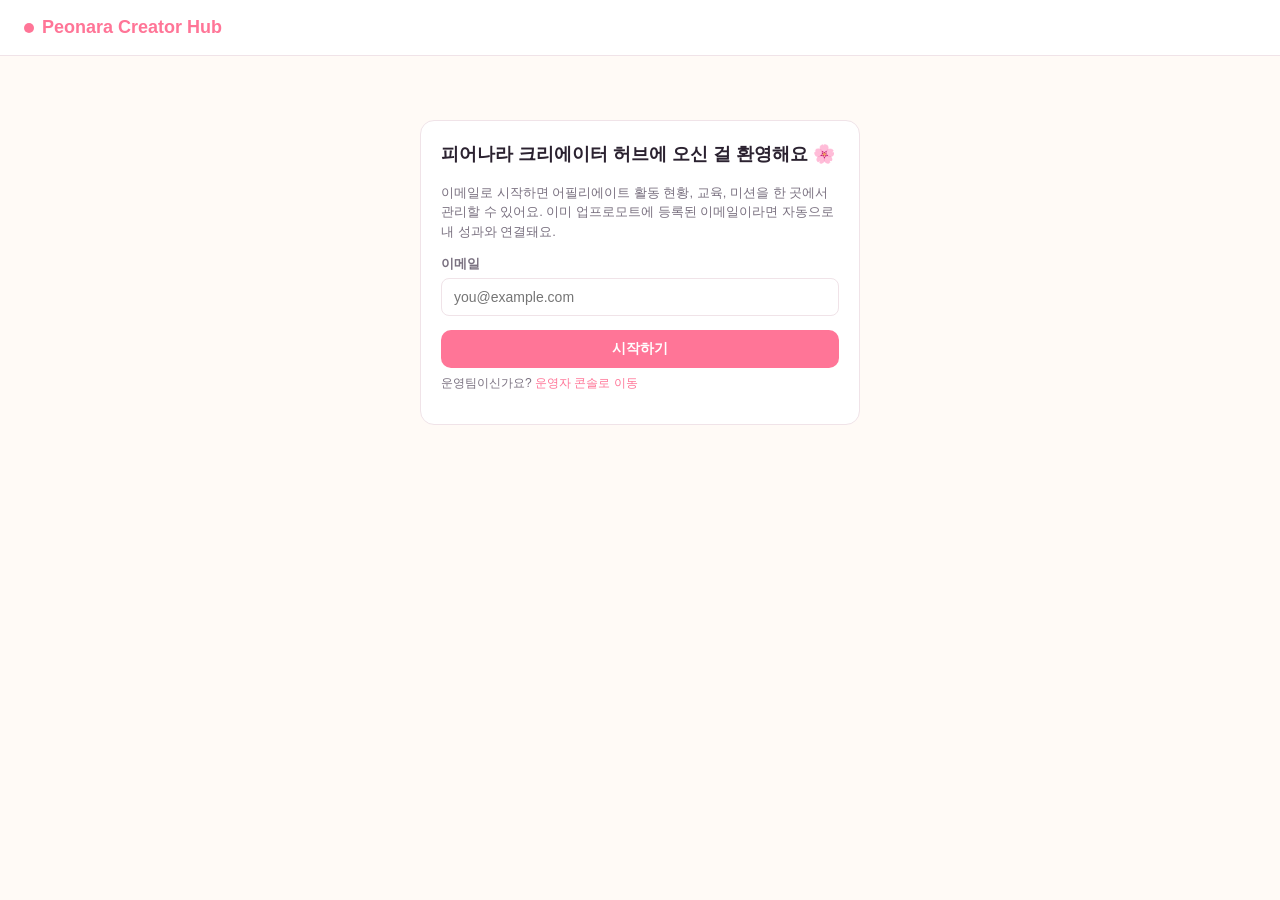
==== creator-hub/index.html @ 71ac9955 "Add affiliate growth strategy + Peonara Creator Hub app - strategy/: 어필리에이트 양성 전략서 및 12주 액션 플랜 (경쟁분석" ====
<!doctype html>
<html lang="ko">
<head>
<meta charset="utf-8" />
<meta name="viewport" content="width=device-width, initial-scale=1" />
<title>Peonara Creator Hub</title>
<link rel="icon" href="data:image/svg+xml,<svg xmlns=%22http://www.w3.org/2000/svg%22 viewBox=%220 0 32 32%22><text y=%2224%22 font-size=%2224%22>🌸</text></svg>" />
<link rel="stylesheet" href="css/style.css" />
</head>
<body>

<header class="topbar">
  <div class="brand"><span class="logo-dot"></span> Peonara Creator Hub</div>
  <div id="userBox" style="display:none; align-items:center; gap:10px;">
    <span class="muted" id="userLabel"></span>
    <button class="btn ghost small" id="logoutBtn">로그아웃</button>
  </div>
</header>

<nav class="tabs" id="tabs" style="display:none;">
  <button data-tab="home" class="active">홈</button>
  <button data-tab="academy">아카데미</button>
  <button data-tab="missions">미션</button>
  <button data-tab="dashboard">대시보드</button>
  <button data-tab="resources">리소스</button>
  <button data-tab="leaderboard">리더보드</button>
</nav>

<main>

  <!-- LOGIN VIEW -->
  <section id="view-login">
    <div class="card" style="max-width:440px; margin: 40px auto;">
      <h2>피어나라 크리에이터 허브에 오신 걸 환영해요 🌸</h2>
      <p class="muted">이메일로 시작하면 어필리에이트 활동 현황, 교육, 미션을 한 곳에서 관리할 수 있어요. 이미 업프로모트에 등록된 이메일이라면 자동으로 내 성과와 연결돼요.</p>
      <form id="loginForm">
        <div class="field">
          <label>이메일</label>
          <input type="email" id="loginEmail" placeholder="you@example.com" required />
        </div>
        <div class="field" id="newFieldsBlock" style="display:none;">
          <label>이름</label>
          <input type="text" id="loginName" placeholder="Jane Doe" />
        </div>
        <div class="field" id="newFieldsBlock2" style="display:none;">
          <label>국가</label>
          <input type="text" id="loginCountry" placeholder="Germany" />
        </div>
        <button class="btn" type="submit" style="width:100%;">시작하기</button>
      </form>
      <p class="hint">운영팀이신가요? <a href="admin.html">운영자 콘솔로 이동</a></p>
    </div>
  </section>

  <!-- HOME -->
  <section id="view-home" class="tabview" style="display:none;">
    <div class="card">
      <h2 id="homeGreeting">안녕하세요 👋</h2>
      <div id="tierRow"></div>
    </div>
    <div class="card">
      <h3>온보딩 체크리스트</h3>
      <div id="onboardingChecklist"></div>
    </div>
    <div class="card">
      <h3>다음에 할 일 추천</h3>
      <div id="nextActions" class="muted"></div>
    </div>
  </section>

  <!-- ACADEMY -->
  <section id="view-academy" class="tabview" style="display:none;">
    <div class="card">
      <h2>크리에이터 아카데미</h2>
      <p class="muted">5개 모듈을 모두 들으면 성과 기반 티어 승급 대상이 됩니다.</p>
      <div class="progress-bar"><div id="academyProgressBar" style="width:0%"></div></div>
      <p class="hint" id="academyProgressLabel"></p>
    </div>
    <div id="academyList"></div>
  </section>

  <!-- MISSIONS -->
  <section id="view-missions" class="tabview" style="display:none;">
    <div class="card">
      <h2>미션</h2>
      <p class="muted">미션을 완료하면 리워드와 함께 티어 승급 기회가 생겨요.</p>
    </div>
    <div id="missionList"></div>
  </section>

  <!-- DASHBOARD -->
  <section id="view-dashboard" class="tabview" style="display:none;">
    <div class="card">
      <h2>내 성과</h2>
      <div class="grid cols-4" id="dashboardKpis"></div>
    </div>
    <div class="card">
      <h3>클릭 · 주문 비교</h3>
      <canvas class="spark" id="perfChart" width="600" height="80"></canvas>
      <p class="hint" id="perfHint"></p>
    </div>
  </section>

  <!-- RESOURCES -->
  <section id="view-resources" class="tabview" style="display:none;">
    <div class="card">
      <h2>내 링크 & 코드</h2>
      <div class="field">
        <label>내 할인코드 (없다면 직접 입력 후 저장)</label>
        <input type="text" id="couponInput" placeholder="예: JANE10" />
      </div>
      <button class="btn secondary small" id="saveCouponBtn">코드 저장</button>
      <div class="field" style="margin-top:16px;">
        <label>상품/스토어 URL</label>
        <input type="url" id="baseUrlInput" placeholder="https://peonara.com/products/glow-serum" value="https://peonara.com" />
      </div>
      <button class="btn" id="generateLinkBtn">트래킹 링크 생성</button>
      <div class="field" style="margin-top:16px;" id="generatedLinkBlock" style="display:none;">
        <label>생성된 링크</label>
        <input type="text" id="generatedLink" readonly />
        <button class="btn ghost small" id="copyLinkBtn" style="margin-top:8px;">복사하기</button>
      </div>
    </div>
    <div class="card">
      <h3>국가별 광고 표시 문구 예시</h3>
      <ul>
        <li><strong>영어권</strong>: "Affiliate link — I may earn a commission at no extra cost to you. #ad"</li>
        <li><strong>독일어권</strong>: "Werbung / Affiliate-Link — ich erhalte ggf. eine Provision. #Werbung"</li>
        <li><strong>프랑스어권</strong>: "Lien affilié — je peux percevoir une commission. #publicité"</li>
      </ul>
    </div>
  </section>

  <!-- LEADERBOARD -->
  <section id="view-leaderboard" class="tabview" style="display:none;">
    <div class="card">
      <h2>이달의 리더보드</h2>
      <p class="muted">매출 기준 상위 크리에이터입니다. (이메일은 비공개 처리돼요)</p>
      <div id="leaderboardList"></div>
    </div>
  </section>

</main>

<div class="toast" id="toast"></div>

<script src="js/data.js"></script>
<script src="js/creator.js"></script>
</body>
</html>
---- creator-hub/css/style.css ----
:root {
  --pink: #ff7597;
  --pink-light: #ffe4ec;
  --cream: #fffaf6;
  --ink: #2b2230;
  --muted: #7a7180;
  --line: #f0e3e8;
  --card: #ffffff;
  --radius: 14px;
  --tier0: #9ca3af;
  --tier1: #60a5fa;
  --tier2: #34d399;
  --tier3: #f59e0b;
  --tier4: #f43f5e;
}

* { box-sizing: border-box; }

body {
  margin: 0;
  font-family: -apple-system, BlinkMacSystemFont, "Segoe UI", "Pretendard", "Noto Sans KR", Arial, sans-serif;
  background: var(--cream);
  color: var(--ink);
  line-height: 1.5;
}

a { color: var(--pink); text-decoration: none; }

header.topbar {
  display: flex;
  align-items: center;
  justify-content: space-between;
  padding: 14px 24px;
  background: var(--card);
  border-bottom: 1px solid var(--line);
  position: sticky;
  top: 0;
  z-index: 10;
}

.brand {
  font-weight: 800;
  font-size: 18px;
  color: var(--pink);
  display: flex;
  align-items: center;
  gap: 8px;
}
.brand .logo-dot { width: 10px; height: 10px; border-radius: 50%; background: var(--pink); display: inline-block; }

nav.tabs {
  display: flex;
  gap: 4px;
  padding: 0 24px;
  background: var(--card);
  border-bottom: 1px solid var(--line);
  overflow-x: auto;
}
nav.tabs button {
  border: none;
  background: transparent;
  padding: 12px 16px;
  font-size: 14px;
  font-weight: 600;
  color: var(--muted);
  cursor: pointer;
  border-bottom: 3px solid transparent;
  white-space: nowrap;
}
nav.tabs button.active { color: var(--pink); border-bottom-color: var(--pink); }
nav.tabs button:hover { color: var(--ink); }

main { max-width: 980px; margin: 0 auto; padding: 24px; }
main.wide { max-width: 1280px; }

.card {
  background: var(--card);
  border: 1px solid var(--line);
  border-radius: var(--radius);
  padding: 20px;
  margin-bottom: 16px;
}

.card h2 { margin-top: 0; font-size: 18px; }
.card h3 { font-size: 15px; margin: 0 0 8px; }

.grid { display: grid; gap: 16px; }
.grid.cols-2 { grid-template-columns: repeat(2, 1fr); }
.grid.cols-3 { grid-template-columns: repeat(3, 1fr); }
.grid.cols-4 { grid-template-columns: repeat(4, 1fr); }
.grid.auto { grid-template-columns: repeat(auto-fit, minmax(150px, 1fr)); }
@media (max-width: 760px) {
  .grid.cols-2, .grid.cols-3, .grid.cols-4 { grid-template-columns: 1fr; }
}

.btn {
  display: inline-block;
  border: none;
  background: var(--pink);
  color: #fff;
  font-weight: 700;
  padding: 10px 18px;
  border-radius: 10px;
  cursor: pointer;
  font-size: 14px;
}
.btn:hover { filter: brightness(1.05); }
.btn.secondary { background: var(--pink-light); color: var(--pink); }
.btn.ghost { background: transparent; color: var(--pink); border: 1px solid var(--pink); }
.btn:disabled { background: #e5e0e2; color: #aaa; cursor: not-allowed; }
.btn.small { padding: 6px 12px; font-size: 12px; }

input[type=text], input[type=email], input[type=number], input[type=url], select, textarea {
  width: 100%;
  padding: 10px 12px;
  border: 1px solid var(--line);
  border-radius: 8px;
  font-size: 14px;
  background: #fff;
  color: var(--ink);
}
label { font-size: 13px; font-weight: 600; color: var(--muted); display: block; margin-bottom: 4px; }
.field { margin-bottom: 14px; }

.tier-badge {
  display: inline-flex;
  align-items: center;
  gap: 6px;
  padding: 4px 10px;
  border-radius: 999px;
  font-size: 12px;
  font-weight: 700;
  color: #fff;
}
.tier-badge .dot { width: 7px; height: 7px; border-radius: 50%; background: rgba(255,255,255,.8); }

.progress-bar { background: var(--pink-light); border-radius: 999px; height: 10px; overflow: hidden; }
.progress-bar > div { background: var(--pink); height: 100%; transition: width .3s ease; }

.kpi { text-align: center; padding: 16px; }
.kpi .value { font-size: 26px; font-weight: 800; color: var(--pink); }
.kpi .label { font-size: 12px; color: var(--muted); margin-top: 4px; }

table { width: 100%; border-collapse: collapse; font-size: 13px; }
th, td { text-align: left; padding: 8px 10px; border-bottom: 1px solid var(--line); white-space: nowrap; }
th { color: var(--muted); font-weight: 700; position: sticky; top: 0; background: var(--card); cursor: pointer; }
tr:hover td { background: #fff6f8; }
.table-wrap { overflow-x: auto; }

.badge { display: inline-block; padding: 2px 8px; border-radius: 6px; background: var(--pink-light); color: var(--pink); font-size: 11px; font-weight: 700; margin-right: 4px; }
.muted { color: var(--muted); font-size: 13px; }
.hint { color: var(--muted); font-size: 12px; margin-top: 6px; }

.module-item { border: 1px solid var(--line); border-radius: 10px; padding: 14px; margin-bottom: 10px; }
.module-item.done { border-color: var(--tier2); background: #f2fbf7; }
.module-item ul { margin: 8px 0 0; padding-left: 18px; }
.module-item li { margin-bottom: 6px; font-size: 14px; }

.mission-item { display: flex; justify-content: space-between; align-items: center; border: 1px solid var(--line); border-radius: 10px; padding: 14px; margin-bottom: 10px; gap: 12px; }
.mission-item .info { flex: 1; }
.mission-item .status { font-size: 12px; font-weight: 700; padding: 4px 10px; border-radius: 999px; }
.status.done { background: #d1fae5; color: #065f46; }
.status.pending { background: #fef3c7; color: #92400e; }

.leaderboard-row { display: flex; align-items: center; gap: 12px; padding: 10px 0; border-bottom: 1px solid var(--line); }
.leaderboard-row .rank { width: 28px; height: 28px; border-radius: 50%; background: var(--pink-light); color: var(--pink); font-weight: 800; display: flex; align-items: center; justify-content: center; font-size: 13px; }
.leaderboard-row .rank.top1 { background: var(--pink); color: #fff; }

.empty-state { text-align: center; padding: 40px 20px; color: var(--muted); }

.log-line { font-family: ui-monospace, monospace; font-size: 12px; color: var(--muted); padding: 4px 0; border-bottom: 1px dashed var(--line); }

.toast {
  position: fixed; bottom: 24px; left: 50%; transform: translateX(-50%);
  background: var(--ink); color: #fff; padding: 10px 18px; border-radius: 10px;
  font-size: 13px; opacity: 0; pointer-events: none; transition: opacity .25s ease;
  z-index: 100;
}
.toast.show { opacity: 1; }

.checkbox-cell { text-align: center; }
.filter-bar { display: flex; gap: 10px; flex-wrap: wrap; align-items: end; margin-bottom: 14px; }
.filter-bar .field { margin-bottom: 0; min-width: 160px; }

canvas.spark { width: 100%; height: 60px; }
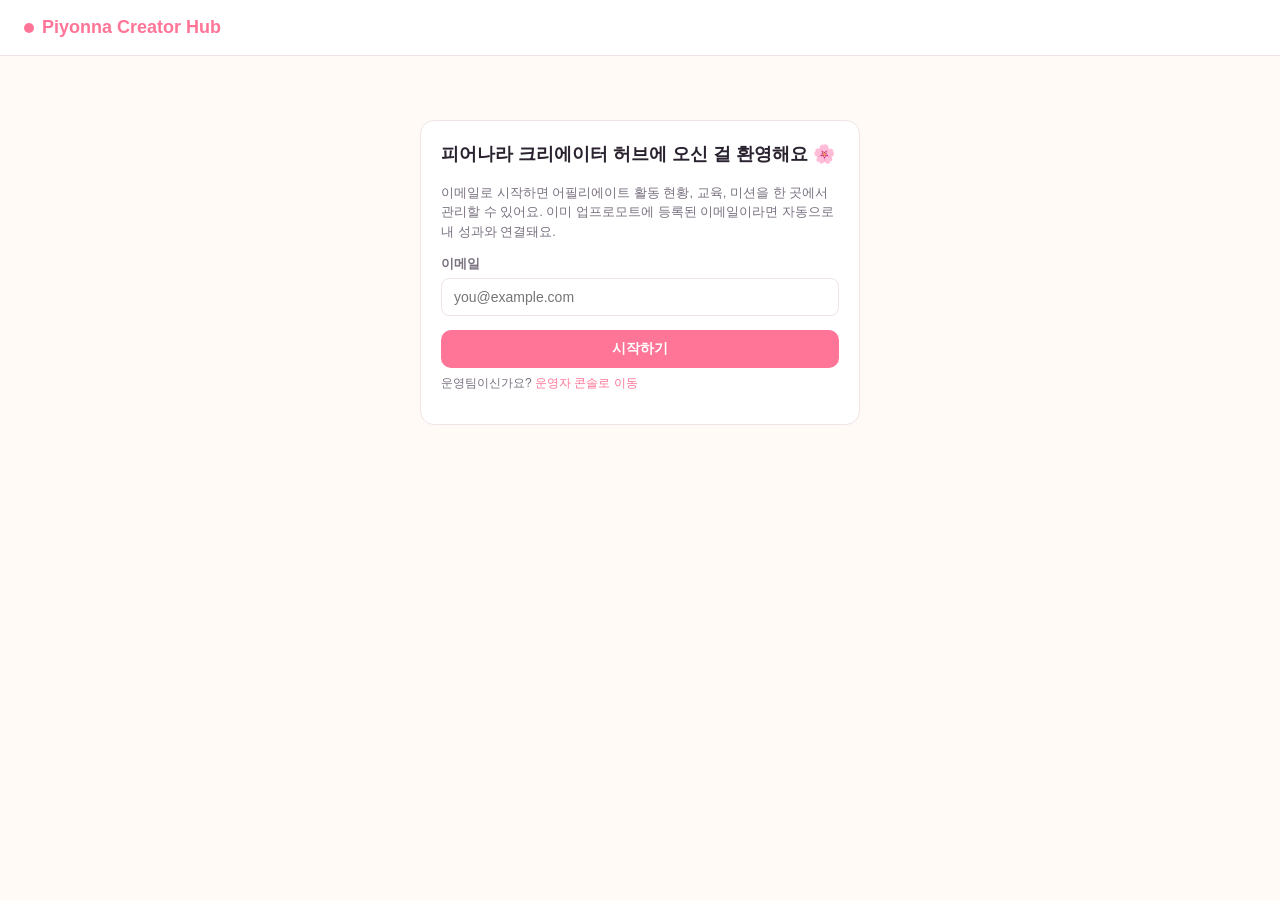
==== commit eae52650: "Rename brand romanization Peonara → Piyonna 플랫폼 영문 표기를 Piyonna로 정정 (제목, 브랜드 로고, 도메인 플레이스홀더 포함).  Co-" ====
--- a/creator-hub/index.html
+++ b/creator-hub/index.html
@@ -3,14 +3,14 @@
 <head>
 <meta charset="utf-8" />
 <meta name="viewport" content="width=device-width, initial-scale=1" />
-<title>Peonara Creator Hub</title>
+<title>Piyonna Creator Hub</title>
 <link rel="icon" href="data:image/svg+xml,<svg xmlns=%22http://www.w3.org/2000/svg%22 viewBox=%220 0 32 32%22><text y=%2224%22 font-size=%2224%22>🌸</text></svg>" />
 <link rel="stylesheet" href="css/style.css" />
 </head>
 <body>
 
 <header class="topbar">
-  <div class="brand"><span class="logo-dot"></span> Peonara Creator Hub</div>
+  <div class="brand"><span class="logo-dot"></span> Piyonna Creator Hub</div>
   <div id="userBox" style="display:none; align-items:center; gap:10px;">
     <span class="muted" id="userLabel"></span>
     <button class="btn ghost small" id="logoutBtn">로그아웃</button>
@@ -112,7 +112,7 @@
       <button class="btn secondary small" id="saveCouponBtn">코드 저장</button>
       <div class="field" style="margin-top:16px;">
         <label>상품/스토어 URL</label>
-        <input type="url" id="baseUrlInput" placeholder="https://peonara.com/products/glow-serum" value="https://peonara.com" />
+        <input type="url" id="baseUrlInput" placeholder="https://piyonna.com/products/glow-serum" value="https://piyonna.com" />
       </div>
       <button class="btn" id="generateLinkBtn">트래킹 링크 생성</button>
       <div class="field" style="margin-top:16px;" id="generatedLinkBlock" style="display:none;">
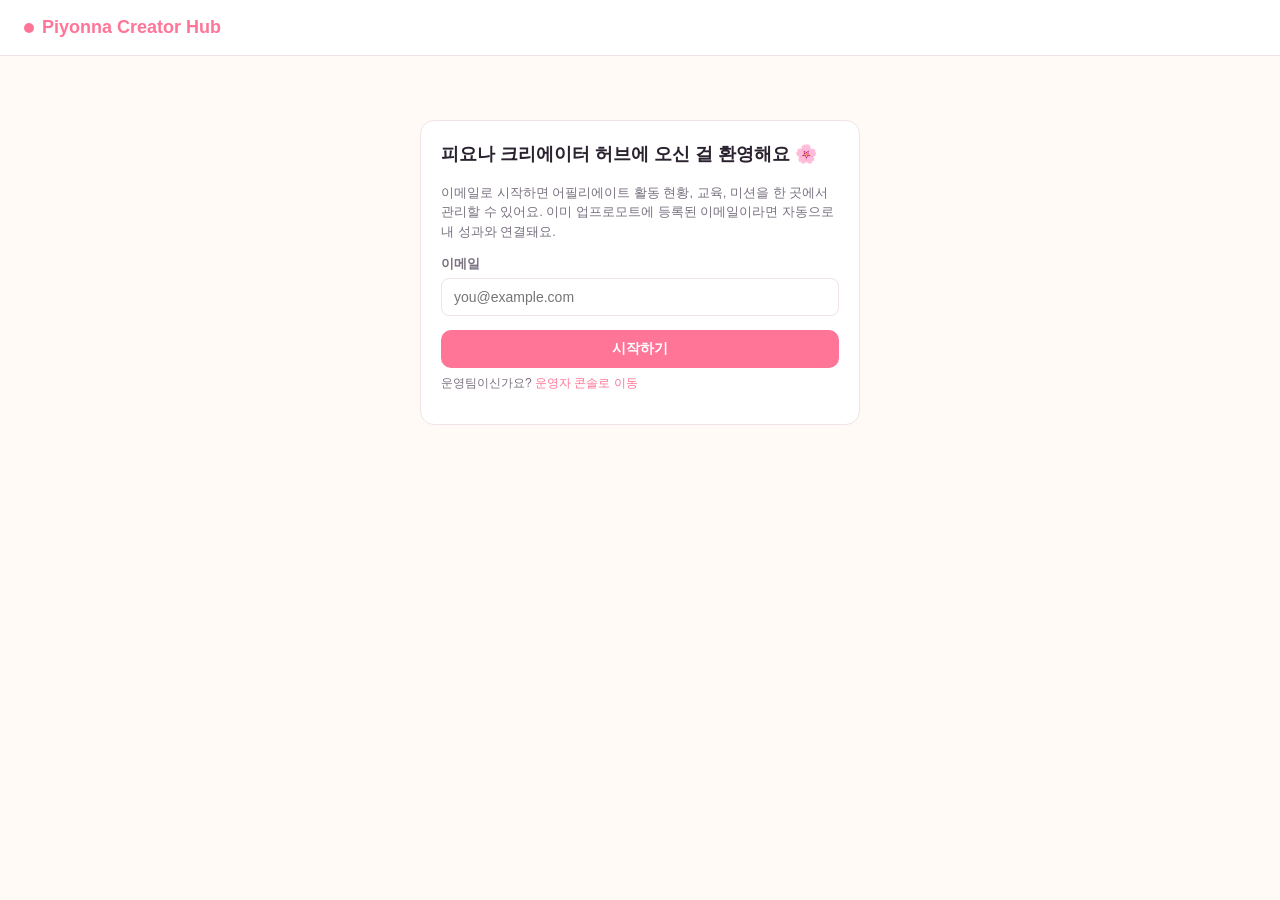
==== commit 72f978ec: "한글 브랜드 표기 피어나라 → 피요나로 정정 Co-Authored-By: Claude Fable 5 <noreply@anthropic.com> Claude-Session: http" ====
--- a/creator-hub/index.html
+++ b/creator-hub/index.html
@@ -31,7 +31,7 @@
   <!-- LOGIN VIEW -->
   <section id="view-login">
     <div class="card" style="max-width:440px; margin: 40px auto;">
-      <h2>피어나라 크리에이터 허브에 오신 걸 환영해요 🌸</h2>
+      <h2>피요나 크리에이터 허브에 오신 걸 환영해요 🌸</h2>
       <p class="muted">이메일로 시작하면 어필리에이트 활동 현황, 교육, 미션을 한 곳에서 관리할 수 있어요. 이미 업프로모트에 등록된 이메일이라면 자동으로 내 성과와 연결돼요.</p>
       <form id="loginForm">
         <div class="field">
